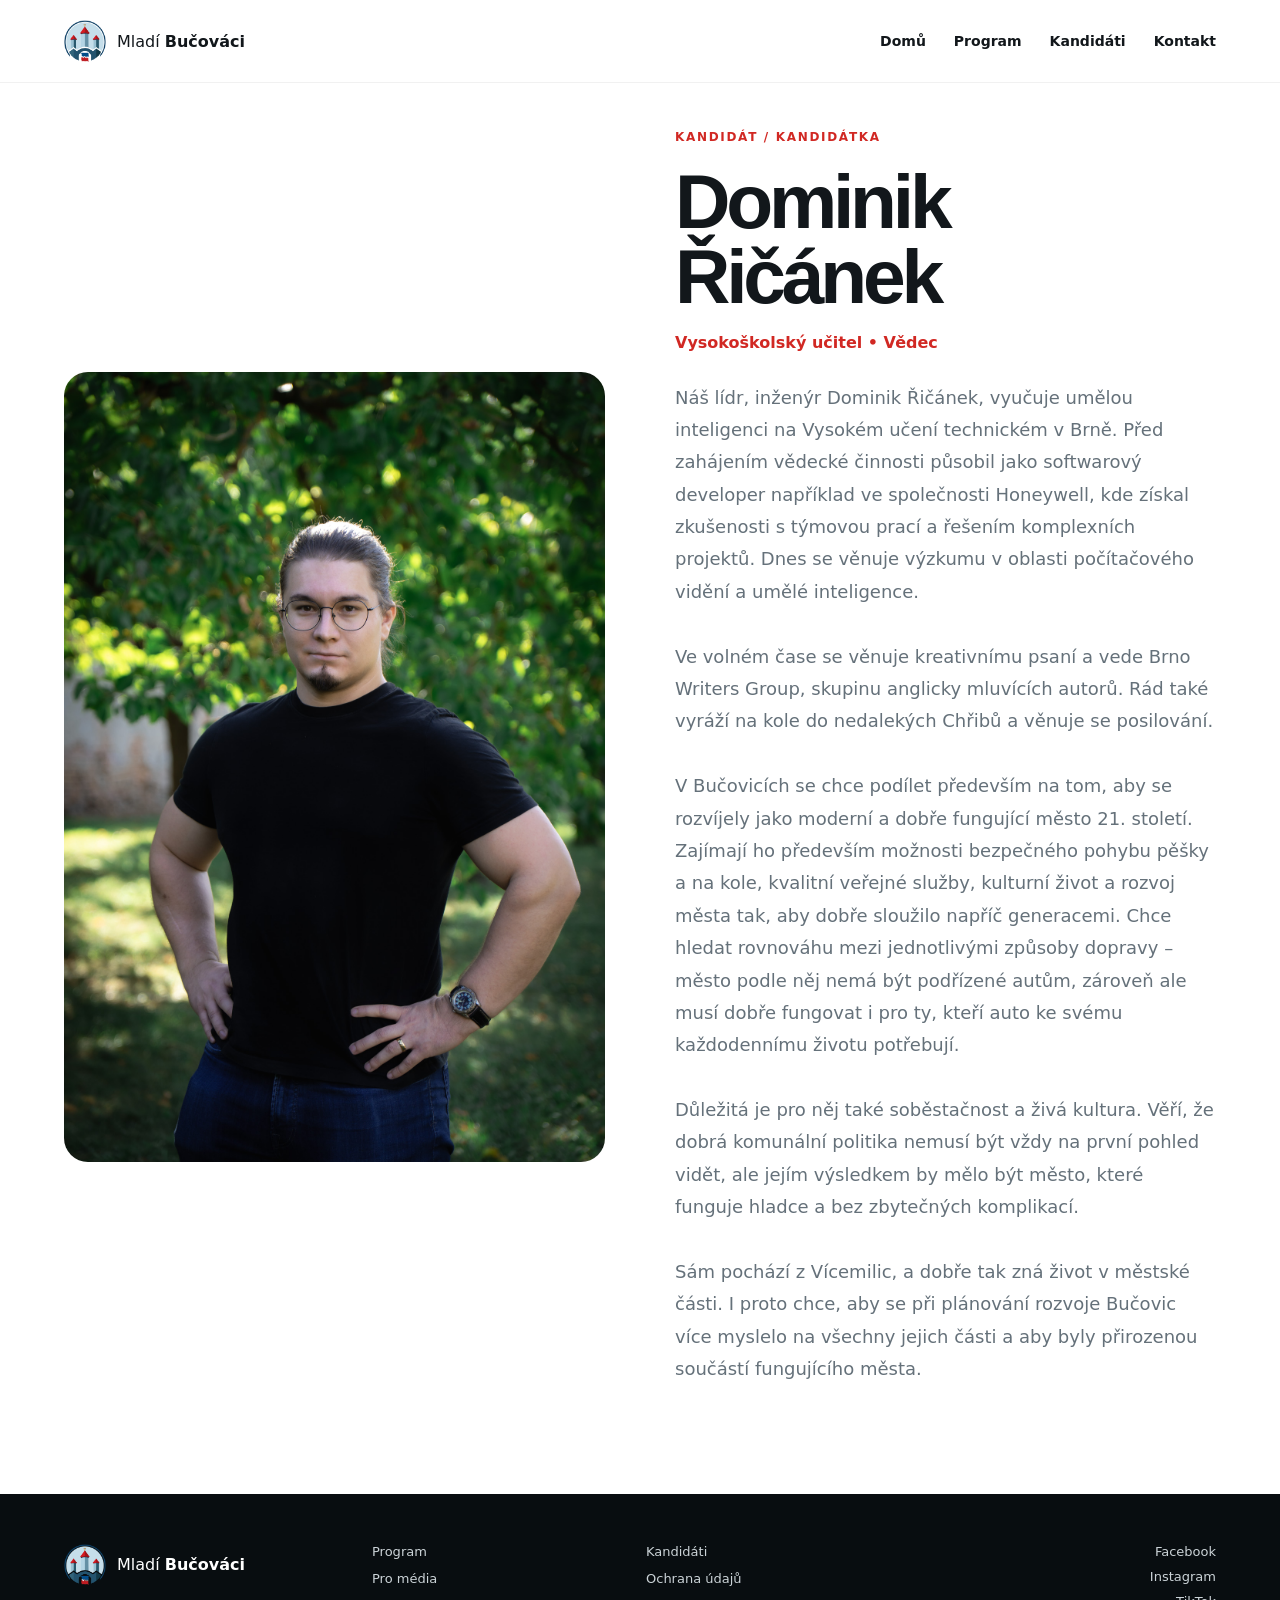
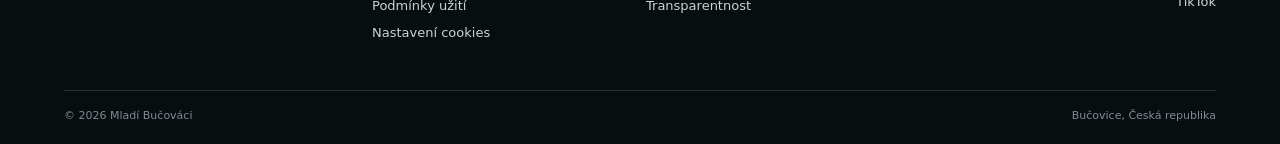
==== kandidat/index.html @ 9c44c974 "IG add" ====
<!doctype html>
<html lang="cs">
<head>
  <meta charset="utf-8">
  <meta name="viewport" content="width=device-width, initial-scale=1">
  <title>Kandidát | Mladí Bučováci</title>
  <link rel="stylesheet" href="../css/styles.css">
</head>
<body>
<header class="site-header">
  <a class="brand" href="../index.html"><img class="brand-mark" src="../assets/MB_logo.png" alt="Logo Mladých Bučováků"><span>Mladí <strong>Bučováci</strong></span></a>
  <button class="menu-toggle" aria-expanded="false" aria-controls="main-nav">Menu</button>
  <nav id="main-nav" class="main-nav" aria-label="Hlavní navigace"><a href="../index.html">Domů</a><a href="../program/index.html">Program</a><a href="../index.html#kandidati">Kandidáti</a><a href="../index.html#kontakt">Kontakt</a></nav>
</header>
<main>
  <section class="candidate-detail reveal">
    <div class="candidate-detail-grid">
      <div class="candidate-detail-photo"><img id="candidate-photo" src="../assets/candidates-placeholder.svg" alt="Fotografie kandidáta"></div>
      <div class="candidate-detail-copy"><p class="eyebrow">Kandidát / kandidátka</p><h1 id="candidate-name">Jmeno Prijmeni</h1><p id="candidate-role" class="candidate-detail-role">Profese / oblast</p><p id="candidate-bio" class="candidate-biography">Zde bude biografie kandidáta. Doplňte zkušenosti, profesní život, vztah k Bučovicím, motivaci kandidovat a konkrétní témata, kterým se chce věnovat.</p></div>
    </div>
  </section>
</main>
<footer class="site-footer">
    <div class="footer-top">
      <a class="brand footer-brand" href="#top"><img class="brand-mark" src="../assets/MB_logo.png" alt="Logo Mladých Bučováků"><span>Mladí <strong>Bučováci</strong></span></a>
      <nav class="footer-nav" aria-label="Patička">
        <a href="../program/index.html">Program</a><a href="../index.html#kandidati">Kandidáti</a>
        <a href="#media">Pro média</a><a href="#privacy">Ochrana údajů</a><a href="#terms">Podmínky užití</a>
        <a href="#transparentnost">Transparentnost</a><a href="#cookies">Nastavení cookies</a>
      </nav>
      <div class="socials" aria-label="Sociální sítě">
        <a href="https://www.facebook.com/profile.php?id=61593550298514" aria-label="Facebook">Facebook</a>
        <a href="https://www.instagram.com/mladi_bucovaci/" aria-label="Instagram">Instagram</a>
        <a href="#" aria-label="TikTok">TikTok</a>
      </div>
    </div>
    <div class="footer-bottom"><span>© 2026 Mladí Bučováci</span><span>Bučovice, Česká republika</span></div>
  </footer>
<script src="../js/main.js"></script>
<script>
const candidates = {
  "1": { name: "Dominik Řičánek", role: "Vysokoškolský učitel • Vědec", photo: "../assets/dominik_big.jpg", bio: "Náš lídr, inženýr Dominik Řičánek, vyučuje umělou inteligenci na Vysokém učení technickém v Brně. Před zahájením vědecké činnosti působil jako softwarový developer například ve společnosti Honeywell, kde získal zkušenosti s týmovou prací a řešením komplexních projektů. Dnes se věnuje výzkumu v oblasti počítačového vidění a umělé inteligence.<br><br>Ve volném čase se věnuje kreativnímu psaní a vede Brno Writers Group, skupinu anglicky mluvících autorů. Rád také vyráží na kole do nedalekých Chřibů a věnuje se posilování.<br><br>V Bučovicích se chce podílet především na tom, aby se rozvíjely jako moderní a dobře fungující město 21. století. Zajímají ho především možnosti bezpečného pohybu pěšky a na kole, kvalitní veřejné služby, kulturní život a rozvoj města tak, aby dobře sloužilo napříč generacemi. Chce hledat rovnováhu mezi jednotlivými způsoby dopravy – město podle něj nemá být podřízené autům, zároveň ale musí dobře fungovat i pro ty, kteří auto ke svému každodennímu životu potřebují.<br><br>Důležitá je pro něj také soběstačnost a živá kultura. Věří, že dobrá komunální politika nemusí být vždy na první pohled vidět, ale jejím výsledkem by mělo být město, které funguje hladce a bez zbytečných komplikací.<br><br>Sám pochází z Vícemilic, a dobře tak zná život v městské části. I proto chce, aby se při plánování rozvoje Bučovic více myslelo na všechny jejich části a aby byly přirozenou součástí fungujícího města." },
  "2": { name: "Ivana Oliva Koudelková", role: "Statik", photo: "../assets/ivca_big.jpg", bio: "Ivana Oliva Koudelková celý život žije v Bučovicích. Je matkou tří dětí a péči o rodinu spojuje s podnikáním v oboru stavebního inženýrství. Díky tomu se na rozvoj města dívá jak z pohledu rodiče a obyvatele, tak z pohledu člověka, který se profesně pohybuje ve stavebnictví.<br><br>V Bučovicích se chce podílet především na tom, aby město lépe pracovalo s rozvojem nových lokalit a vytvářelo vstřícnější podmínky pro mladé stavebníky. Zajímají ji také témata, která mají přímý dopad na každodenní život ve městě – od podpory drobných podnikatelů a služeb až po podobu a kvalitu veřejných prostranství.<br><br>Za důležité považuje vytvářet v Bučovicích podmínky, díky kterým bude město atraktivní nejen pro stávající obyvatele, ale i pro mladé rodiny, které zde chtějí žít a stavět. Podporovat chce proto například rozvoj drobného podnikání a služeb, jako jsou kavárny, a zároveň maximální ozelenění veřejných prostranství. Cílem je, aby se Bučovice rozvíjely jako příjemné město pro život, ve kterém je prostor jak pro rodiny, tak pro podnikání a kvalitní veřejný prostor." },
  "3": { name: "Tomáš Masař", role: "Zaměstnanec SAKO", photo: "../assets/tom_big.jpg", bio: "Tomáš Masař celý život žije v Bučovicích. Pracuje ve společnosti SAKO Brno, díky čemuž má blízko k odpadovému hospodářství. Zkušenosti má také s podnikáním a dopravou, tedy oblastmi, které mají přímý dopad na každodenní fungování města.<br><br>Dlouhodobě se zajímá o dění v Bučovicích, hospodaření města a rozhodnutí, která ovlivňují jeho další rozvoj. V zastupitelstvu chce především posílit hlas mladší generace a přispět k tomu, aby město komunikovalo se svými obyvateli otevřeněji, srozumitelněji a včas.<br><br>Jeho hlavními tématy jsou kultura a odpadové hospodářství. Chce podpořit pestřejší kulturní život v Bučovicích a zároveň přinášet praktické podněty pro efektivnější a hospodárnější nakládání s odpady. Věnovat se chce také rozvoji sportu, volnočasových aktivit a veřejných prostor tak, aby město nabízelo více možností pro aktivní život a příjemné trávení volného času." },
  "4": { name: "Vojtěch Koudelka", role: "Stavební manažer • Urbanista", photo: "../assets/vojta_big.jpg", bio: "Vojtěch se profesně pohybuje ve stavebnictví. Je vystudovaný architekt a stavař. To první se zaměřením na urbanismus, to druhé na ekonomii. Pracuje jako stavební manažer na jednom z největších projektů ČR a věnuje i projekci.<br><br>V Bučovicích se chce podílet především na tom, jak se město rozvíjí a jak tento rozvoj plánovat dlouhodobě a hospodárně. Zajímají ho témata územního plánování, nové výstavby, dopravní a technické infrastruktury, veřejného prostoru i spolupráce města se soukromými investory.<br><br>Jeho cíle jsou spíše dlouhodobého rázu. Ikdyž vidí, že ze strany města je snaha bydlení vytvářet, ví, že to jde dělat lépe. Ví, že lidé by chtěli začít stavět ale nemají kde. Proto chce vytvořit místni podmínky takové, aby pro lidi vznikaly nové stavební pozemky. Kromě malých stavebníků myslí i na větší investory, kteří v našem městě nemají dostatečně predikovatelná pravidla. Vidí potenciál v možném přilivu kapitálu pro obec, díky kterému bude možno realizovat projekty veřejné vybavenosti, jako například tolik žádaná sportovní hala. Aby tohle všechno mělo řád a pravidla, je k tomu skvělým poradním nástrojem stavební komise, jejíž založení je dalším z hlavních cílů kandidáta." },
  "5": { name: "Martin Lutišan", role: "Specialista v oblasti tool-managementu", photo: "../assets/martin_big.jpeg", bio: "Martin Lutišan profesně působí v oblasti tool managementu. Ve volném čase se věnuje sportu a aktivně sleduje kulturní dění. Záleží mu na tom, jak se Bučovice rozvíjejí a aby byly dobrým místem pro život pro všechny generace.<br><br>V zastupitelstvu chce využít především svůj přístup, energii a chuť podílet se na dění ve městě. Za důležitý považuje rozumný a odpovědný rozvoj Bučovic, který bude vycházet z reálných potřeb jejich obyvatel a zároveň bude myslet na budoucnost města.<br><br>Jeho cílem je přispět k tomu, aby se Bučovice posouvaly dopředu, ale zároveň si zachovaly svůj charakter a byly místem, kde se dobře žije lidem napříč generacemi." },
  "6": { name: "Marie Holíčková", role: "Studentka", photo: "../assets/marie_big.jpg", bio: "Marie Holíčková je studentkou Veterinární univerzity. Ve volném čase ráda sportuje a vyráží do přírody. Právě pohyb a čas strávený venku pro ni představují důležitý způsob odpočinku a načerpání energie. Zároveň díky tomu vnímá, jak významnou roli mají zelené plochy a možnosti aktivního trávení volného času pro zdraví a kvalitu života ve městě.<br><br>V Bučovicích se chce podílet především na tom, aby město nabízelo příjemné prostředí pro život napříč generacemi. Zajímají ji témata městské zeleně, šetrného veřejného osvětlení, sportu a možností aktivního trávení volného času. Za důležité považuje také rozvoj a modernizaci knihovny tak, aby nebyla jen místem pro půjčování knih, ale prostorem, kde se mohou lidé všech generací vzdělávat, setkávat a dále rozvíjet.<br><br>Jedním z jejích hlavních cílů je také posílit hlas mladé generace v městském zastupitelstvu. Mladí lidé podle ní mají k fungování města co říct, protože právě oni dnes řeší témata, která budou výrazně ovlivňovat jejich budoucnost – od dostupného bydlení a udržitelnosti až po možnosti aktivního života a podmínky pro zakládání rodin. Do komunální politiky chce přinést energii, nové pohledy a chuť podílet se na tom, aby se Bučovice dál rozvíjely." },
  "7": { name: "Karel Kučera", role: "Zvukař", photo: "../assets/karel_big.jpg", bio: "Na Karlovu biografii zatím čekáme :P" },

};
const id = new URLSearchParams(location.search).get('kandidat') || '1';
const candidate = candidates[id] || candidates['1'];
document.querySelector('#candidate-name').textContent = candidate.name;
document.querySelector('#candidate-role').textContent = candidate.role;
document.querySelector('#candidate-bio').innerHTML = candidate.bio;
document.querySelector('#candidate-photo').src = candidate.photo;
document.querySelector('#candidate-photo').alt = 'Fotografie kandidáta: ' + candidate.name;
document.title = candidate.name + ' | Mladí Bučováci';
</script>
</body></html>
---- css/styles.css ----
/* =========================================================
   Mladí Bučováci — hlavní styly
   ========================================================= */

:root {
  --red: #D12823;
  --blue: #76B0D8;
  --white: #FFFFFF;
  --ink: #12171B;
  --muted: #65717A;
  --light-bg: #F7FAFC;
  --dark-bg: #080D10;
  --dark-panel: #172126;
  --line: rgba(18, 23, 27, 0.12);
  --radius: 24px;
  --content-width: 1240px;
}

* { box-sizing: border-box; }
html { scroll-behavior: smooth; }
body {
  margin: 0;
  color: var(--ink);
  background: var(--white);
  font-family: "DM Sans", system-ui, sans-serif;
  overflow-x: hidden;
}
a { color: inherit; text-decoration: none; transition: color .25s ease, transform .25s ease, background-color .25s ease, border-color .25s ease, box-shadow .25s ease; }
a:hover { color: var(--red); }
img { display: block; max-width: 100%; }
button, input, textarea { font: inherit; }

/* ---------- Typografie ---------- */
h1, h2, h3 { margin: 0; font-family: "Space Grotesk", sans-serif; line-height: .98; }
h1 { font-size: clamp(52px, 8vw, 112px); letter-spacing: -.055em; }
h2 { font-size: clamp(44px, 6vw, 82px); letter-spacing: -.05em; }
h1 span, h2 span { color: var(--blue); }
.eyebrow { margin: 0 0 20px; color: var(--red); font-size: 12px; font-weight: 700; letter-spacing: .14em; text-transform: uppercase; }

/* ---------- Hlavička a logo ---------- */
.site-header {
  position: fixed; z-index: 20; inset: 0 0 auto;
  display: flex; align-items: center; justify-content: space-between;
  padding: 20px 5vw; background: rgba(255,255,255,.88);
  backdrop-filter: blur(14px); border-bottom: 1px solid rgba(18,23,27,.06);
}
.brand { display: flex; align-items: center; gap: 11px; color: var(--ink); font-weight: 500; }
.brand:hover { color: var(--ink); } /* brand se při hoveru nepřebarvuje */
.brand-mark { width: 42px; height: 42px; flex: 0 0 42px; object-fit: contain; }
/* Nahraďte assets/logo-placeholder.svg skutečným logem. */
.main-nav { display: flex; gap: 28px; font-size: 14px; font-weight: 700; }
.main-nav a:hover { transform: translateY(-2px); }
.menu-toggle { display: none; border: 0; background: transparent; font-weight: 700; cursor: pointer; }

/* ---------- Společné sekce ---------- */
.full-section { position: relative; min-height: 100svh; display: flex; align-items: center; padding: 110px 5vw; }
.section-inner { width: 100%; max-width: var(--content-width); margin: 0 auto; }
.section-heading { margin-bottom: 50px; }

/* ---------- Hero ---------- */
.hero { isolation: isolate; overflow: hidden; color: var(--white); }
/* .hero-photo{position:absolute;inset:0;background:linear-gradient(115deg,#17232b,#52798f 45%,#b8d4e5);background-image:url("../assets/main_page_logo.jpg");background-size:cover;background-position:center;z-index:-2} */
.hero-photo {
  position: absolute; z-index: -2; inset: 0;
  background: linear-gradient(115deg,#17232B,#52798F 45%,#B8D4E5);
  background-image: url("../assets/main_page_logo.jpg");
  background-size: cover; background-position: center;
}
.hero-overlay { position: absolute; z-index: -1; inset: 0; background: linear-gradient(90deg,rgba(10,17,21,.78),rgba(10,17,21,.28)); }
.hero-content { max-width: 760px; }
.hero .eyebrow { color: var(--blue); }
.hero-lead { max-width: 610px; margin: 28px 0 34px; font-size: clamp(17px,2vw,21px); line-height: 1.5; }
.hero-actions { display: flex; align-items: center; gap: 26px; }
.scroll-cue { position: absolute; right: 5vw; bottom: 30px; font-size: 12px; letter-spacing: .12em; text-transform: uppercase; opacity: .75; }

/* ---------- Tlačítka ---------- */
.btn { display: inline-flex; align-items: center; justify-content: center; padding: 15px 22px; border: 0; border-radius: 999px; font-weight: 700; cursor: pointer; }
.btn-primary { color: var(--white); background: var(--red); }
.btn-primary:hover { color: var(--white); background: #A91E1A; transform: translateY(-3px); box-shadow: 0 12px 30px rgba(209,40,35,.25); }
.text-link { font-weight: 700; }

/* ---------- Program cards ---------- */
.program { background: var(--light-bg); }
.program-grid { display: grid; grid-template-columns: repeat(4,1fr); gap: 16px; }
.program-card { display: block; min-height: 245px; padding: 28px; color: var(--ink); background: var(--white); border: 1px solid var(--line); border-radius: var(--radius); }
.program-card:hover { color: var(--ink); transform: translateY(-8px); border-color: var(--blue); box-shadow: 0 20px 50px rgba(25,45,60,.1); }
.program-card > span { color: var(--red); font-family: "Space Grotesk", sans-serif; font-weight: 700; }
.program-card h3 { margin: 45px 0 12px; font-size: 25px; }
.program-card p { margin: 0; color: var(--muted); line-height: 1.6; }

/* ---------- Kandidáti ---------- */
.candidates { background: var(--blue); }
.candidates .eyebrow { color: var(--red); }
.candidate-grid { display: grid; grid-template-columns: repeat(4,1fr); gap: 16px; }
.candidate-card { display: block; overflow: hidden; color: var(--ink); background: var(--white); border-radius: var(--radius); }
.candidate-card:hover { color: var(--ink); transform: translateY(-8px); }

/*
   .portrait je připravený pro skutečnou fotografii.
   Stačí ponechat <img> uvnitř a nahradit src skutečným souborem.
*/
.portrait { position: relative; height: 290px; display: flex; align-items: center; justify-content: center; overflow: hidden; background: #DBEAF4; color: #6D8CA0; }
.portrait img { width: 100%; height: 100%; object-fit: cover; }
.candidate-card > div:last-child { padding: 20px 22px; }
.candidate-card h3 { margin-bottom: 7px; font-size: 22px; }
.candidate-card p { margin: 0; color: var(--muted); line-height: 1.6; }
.edit-note { margin-top: 18px; font-size: 12px; opacity: .7; }

/* ---------- Kontakt ---------- */
.contact { padding: 120px 5vw; color: var(--white); background: #10171B; }
.contact .eyebrow { color: var(--blue); }
.contact-layout { display: grid; grid-template-columns: 1fr 1fr; gap: 90px; align-items: start; }
.contact-layout > div > p { max-width: 450px; margin-top: 25px; color: #B7C2C8; line-height: 1.6; }
.contact-form { display: grid; gap: 18px; }
.contact-form label { display: grid; gap: 8px; font-size: 13px; font-weight: 700; }
.contact-form input:not([type="checkbox"]), .contact-form textarea { width: 100%; padding: 15px 16px; color: var(--white); background: var(--dark-panel); border: 1px solid #39464D; border-radius: 14px; outline: none; }
.contact-form input:focus, .contact-form textarea:focus { border-color: var(--blue); }
.checkbox { display: flex !important; flex-direction: row; align-items: flex-start; color: #B7C2C8; font-weight: 400 !important; }
.checkbox input { margin-top: 3px; }
.form-status { min-height: 20px; margin: 0; color: var(--blue); font-size: 13px; }

/* ---------- Detail programu ---------- */
.detail-page { padding-top: 130px; }
.detail-hero { min-height: 55svh; display: flex; align-items: center; padding: 120px 5vw; color: var(--white); background: linear-gradient(120deg,#10171B,#263D4A); }
.detail-content { max-width: var(--content-width); width: 100%; margin: 0 auto; }
.program-detail { padding: 100px 5vw; }
.program-detail-grid { display: grid; grid-template-columns: 1fr 2fr; gap: 70px; max-width: var(--content-width); margin: 0 auto; }
.program-topic { padding: 34px 0; border-top: 1px solid var(--line); }
.program-topic:first-child { padding-top: 0; border-top: 0; }
.program-topic h2 { margin-bottom: 18px; font-size: clamp(30px,4vw,48px); }
.program-topic p, .program-topic li { color: var(--muted); line-height: 1.75; }
.program-topic ul { padding-left: 20px; }

/* ---------- Detail kandidáta ---------- */
.candidate-detail { min-height: 100svh; display: flex; align-items: center; padding: 130px 5vw 90px; }
.candidate-detail-grid { display: grid; grid-template-columns: 1fr 1fr; gap: 70px; align-items: center; max-width: var(--content-width); width: 100%; margin: 0 auto; }
.candidate-detail-photo { min-height: 650px; display: flex; align-items: center; justify-content: center; overflow: hidden; background: #DBEAF4; border-radius: var(--radius); }
.candidate-detail-photo img { width: 100%; height: 100%; min-height: 650px; object-fit: cover; }
.candidate-detail-copy h1 { margin-bottom: 18px; font-size: clamp(48px,6vw,82px); }
.candidate-detail-role { margin: 0 0 30px; color: var(--red); font-weight: 700; }
.candidate-biography { max-width: 620px; color: var(--muted); font-size: 18px; line-height: 1.8; }

/* ---------- Patička ---------- */
.site-footer { padding: 50px 5vw 22px; color: #CBD3D7; background: var(--dark-bg); }
.footer-top { display: grid; grid-template-columns: 1fr 2fr 1fr; gap: 40px; align-items: start; max-width: var(--content-width); margin: 0 auto; }
.footer-brand { color: var(--white); }
.footer-brand:hover { color: var(--white); }
.footer-nav { display: grid; grid-template-columns: repeat(2,1fr); gap: 12px; font-size: 13px; }
.socials { display: flex; flex-direction: column; align-items: flex-end; gap: 10px; font-size: 13px; }
.footer-bottom { display: flex; justify-content: space-between; max-width: var(--content-width); margin: 50px auto 0; padding-top: 18px; color: #7F8C93; border-top: 1px solid #273238; font-size: 11px; }

/* ---------- Scroll animace ---------- */
.reveal { opacity: 0; transform: translateY(50px); transition: opacity .8s ease, transform .8s cubic-bezier(.2,.7,.2,1); }
.reveal.is-visible { opacity: 1; transform: none; }

/* ---------- Responzivita ---------- */
@media (max-width: 900px) {
  .main-nav { display: none; }
  .menu-toggle { display: block; }
  .main-nav.open { position: absolute; top: 78px; right: 5vw; display: flex; flex-direction: column; padding: 20px; background: var(--white); border-radius: 18px; box-shadow: 0 15px 40px rgba(0,0,0,.12); }
  .program-grid, .candidate-grid { grid-template-columns: 1fr 1fr; }
  .contact-layout, .candidate-detail-grid, .program-detail-grid { grid-template-columns: 1fr; }
  .footer-top { grid-template-columns: 1fr; }
  .socials { align-items: flex-start; }
  .candidate-detail-photo, .candidate-detail-photo img { min-height: 520px; }
  .full-section { padding-top: 130px; }
}

@media (max-width: 600px) {
  .site-header { padding: 16px 5vw; }
  .brand-mark { width: 36px; height: 36px; flex-basis: 36px; }
  .program-grid, .candidate-grid { grid-template-columns: 1fr; }
  .hero-actions { align-items: flex-start; flex-direction: column; gap: 18px; }
  .hero { min-height: 100svh; }
  .footer-nav { grid-template-columns: 1fr; }
  .footer-bottom { flex-direction: column; gap: 8px; }
  .candidate-detail { padding-top: 120px; }
  .candidate-detail-photo, .candidate-detail-photo img { min-height: 420px; }
}

@media (prefers-reduced-motion: reduce) {
  html { scroll-behavior: auto; }
  .reveal, .reveal.is-visible, .program-card, .candidate-card, .btn { transform: none; transition: none; }
}
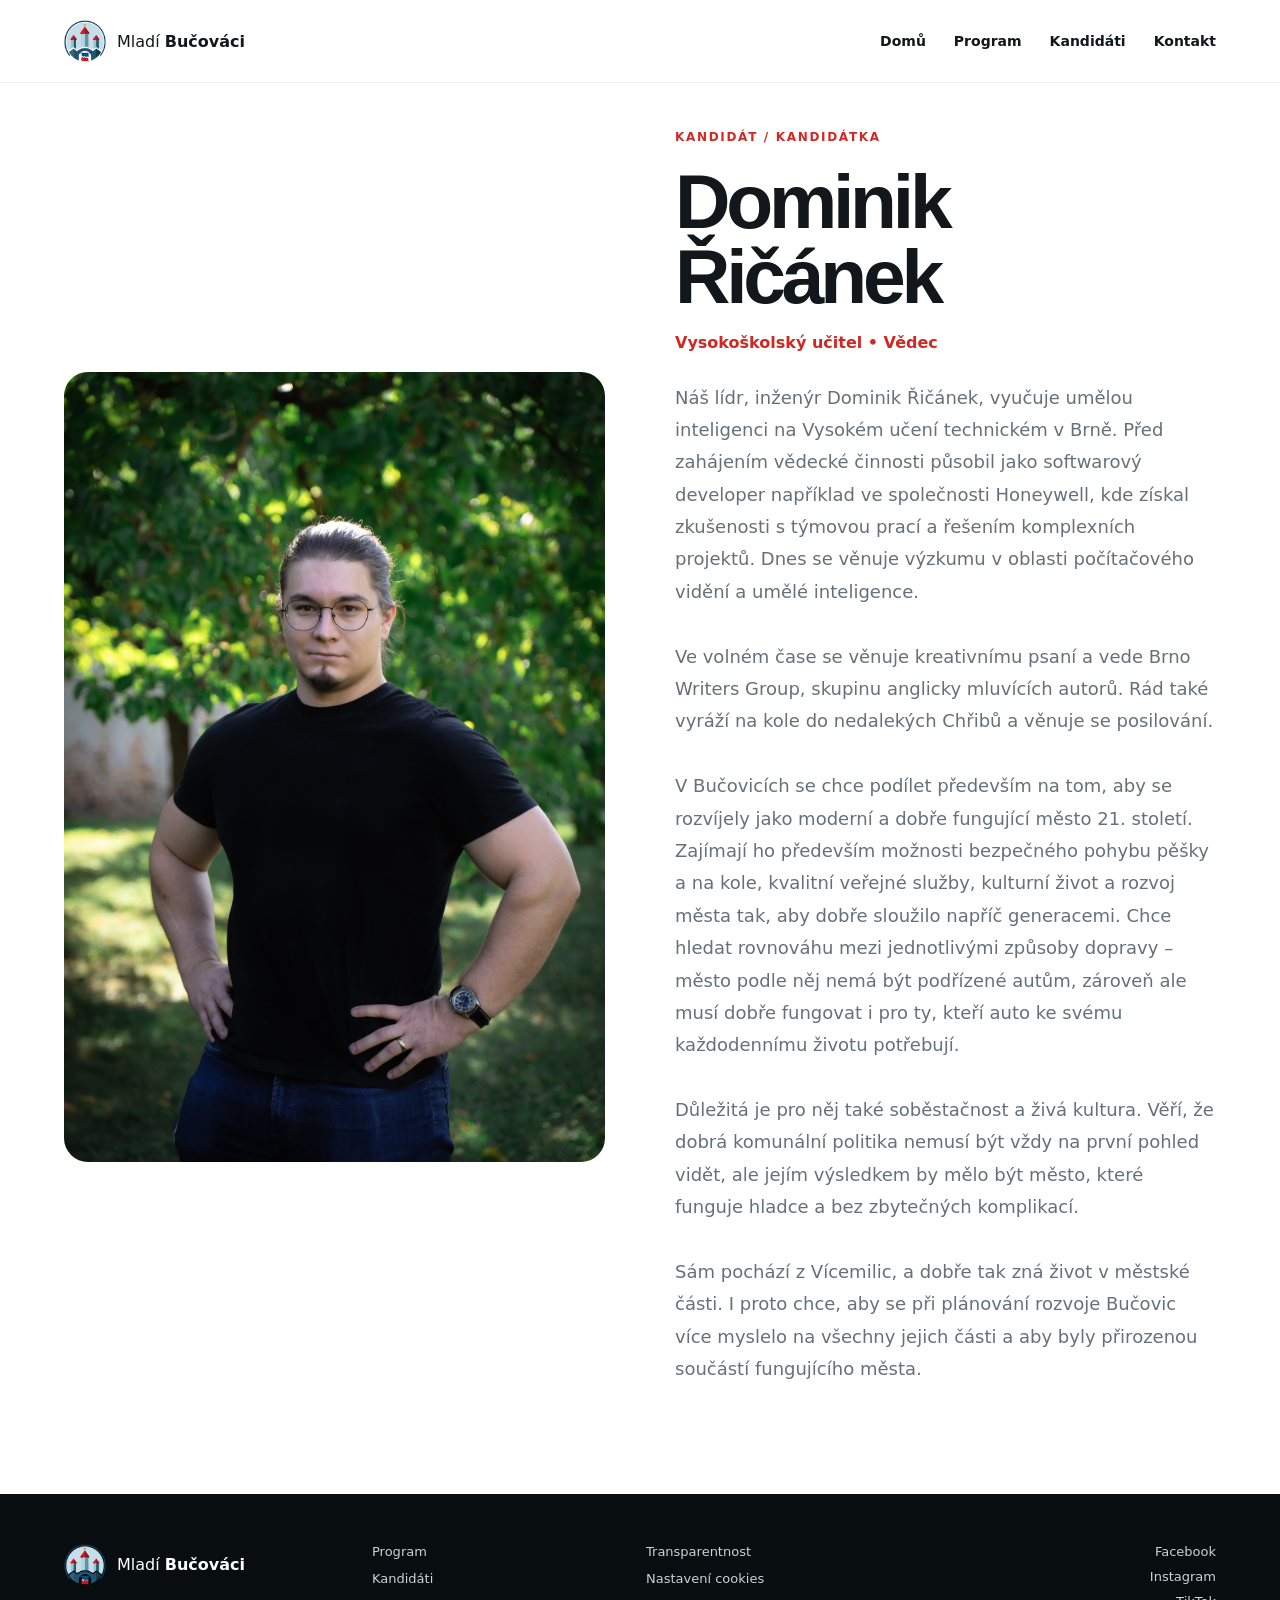
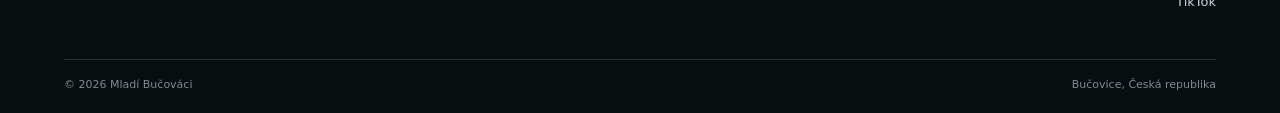
==== commit 416e9b03: "transparency add" ====
--- a/kandidat/index.html
+++ b/kandidat/index.html
@@ -24,9 +24,10 @@
     <div class="footer-top">
       <a class="brand footer-brand" href="#top"><img class="brand-mark" src="../assets/MB_logo.png" alt="Logo Mladých Bučováků"><span>Mladí <strong>Bučováci</strong></span></a>
       <nav class="footer-nav" aria-label="Patička">
-        <a href="../program/index.html">Program</a><a href="../index.html#kandidati">Kandidáti</a>
-        <a href="#media">Pro média</a><a href="#privacy">Ochrana údajů</a><a href="#terms">Podmínky užití</a>
-        <a href="#transparentnost">Transparentnost</a><a href="#cookies">Nastavení cookies</a>
+        <a href="program/index.html">Program</a>
+        <a href="transparency/index.html">Transparentnost</a>
+        <a href="../index.html#kandidati">Kandidáti</a>
+        <a href="#cookies">Nastavení cookies</a>
       </nav>
       <div class="socials" aria-label="Sociální sítě">
         <a href="https://www.facebook.com/profile.php?id=61593550298514" aria-label="Facebook">Facebook</a>
@@ -42,10 +43,10 @@
   "1": { name: "Dominik Řičánek", role: "Vysokoškolský učitel • Vědec", photo: "../assets/dominik_big.jpg", bio: "Náš lídr, inženýr Dominik Řičánek, vyučuje umělou inteligenci na Vysokém učení technickém v Brně. Před zahájením vědecké činnosti působil jako softwarový developer například ve společnosti Honeywell, kde získal zkušenosti s týmovou prací a řešením komplexních projektů. Dnes se věnuje výzkumu v oblasti počítačového vidění a umělé inteligence.<br><br>Ve volném čase se věnuje kreativnímu psaní a vede Brno Writers Group, skupinu anglicky mluvících autorů. Rád také vyráží na kole do nedalekých Chřibů a věnuje se posilování.<br><br>V Bučovicích se chce podílet především na tom, aby se rozvíjely jako moderní a dobře fungující město 21. století. Zajímají ho především možnosti bezpečného pohybu pěšky a na kole, kvalitní veřejné služby, kulturní život a rozvoj města tak, aby dobře sloužilo napříč generacemi. Chce hledat rovnováhu mezi jednotlivými způsoby dopravy – město podle něj nemá být podřízené autům, zároveň ale musí dobře fungovat i pro ty, kteří auto ke svému každodennímu životu potřebují.<br><br>Důležitá je pro něj také soběstačnost a živá kultura. Věří, že dobrá komunální politika nemusí být vždy na první pohled vidět, ale jejím výsledkem by mělo být město, které funguje hladce a bez zbytečných komplikací.<br><br>Sám pochází z Vícemilic, a dobře tak zná život v městské části. I proto chce, aby se při plánování rozvoje Bučovic více myslelo na všechny jejich části a aby byly přirozenou součástí fungujícího města." },
   "2": { name: "Ivana Oliva Koudelková", role: "Statik", photo: "../assets/ivca_big.jpg", bio: "Ivana Oliva Koudelková celý život žije v Bučovicích. Je matkou tří dětí a péči o rodinu spojuje s podnikáním v oboru stavebního inženýrství. Díky tomu se na rozvoj města dívá jak z pohledu rodiče a obyvatele, tak z pohledu člověka, který se profesně pohybuje ve stavebnictví.<br><br>V Bučovicích se chce podílet především na tom, aby město lépe pracovalo s rozvojem nových lokalit a vytvářelo vstřícnější podmínky pro mladé stavebníky. Zajímají ji také témata, která mají přímý dopad na každodenní život ve městě – od podpory drobných podnikatelů a služeb až po podobu a kvalitu veřejných prostranství.<br><br>Za důležité považuje vytvářet v Bučovicích podmínky, díky kterým bude město atraktivní nejen pro stávající obyvatele, ale i pro mladé rodiny, které zde chtějí žít a stavět. Podporovat chce proto například rozvoj drobného podnikání a služeb, jako jsou kavárny, a zároveň maximální ozelenění veřejných prostranství. Cílem je, aby se Bučovice rozvíjely jako příjemné město pro život, ve kterém je prostor jak pro rodiny, tak pro podnikání a kvalitní veřejný prostor." },
   "3": { name: "Tomáš Masař", role: "Zaměstnanec SAKO", photo: "../assets/tom_big.jpg", bio: "Tomáš Masař celý život žije v Bučovicích. Pracuje ve společnosti SAKO Brno, díky čemuž má blízko k odpadovému hospodářství. Zkušenosti má také s podnikáním a dopravou, tedy oblastmi, které mají přímý dopad na každodenní fungování města.<br><br>Dlouhodobě se zajímá o dění v Bučovicích, hospodaření města a rozhodnutí, která ovlivňují jeho další rozvoj. V zastupitelstvu chce především posílit hlas mladší generace a přispět k tomu, aby město komunikovalo se svými obyvateli otevřeněji, srozumitelněji a včas.<br><br>Jeho hlavními tématy jsou kultura a odpadové hospodářství. Chce podpořit pestřejší kulturní život v Bučovicích a zároveň přinášet praktické podněty pro efektivnější a hospodárnější nakládání s odpady. Věnovat se chce také rozvoji sportu, volnočasových aktivit a veřejných prostor tak, aby město nabízelo více možností pro aktivní život a příjemné trávení volného času." },
-  "4": { name: "Vojtěch Koudelka", role: "Stavební manažer • Urbanista", photo: "../assets/vojta_big.jpg", bio: "Vojtěch se profesně pohybuje ve stavebnictví. Je vystudovaný architekt a stavař. To první se zaměřením na urbanismus, to druhé na ekonomii. Pracuje jako stavební manažer na jednom z největších projektů ČR a věnuje i projekci.<br><br>V Bučovicích se chce podílet především na tom, jak se město rozvíjí a jak tento rozvoj plánovat dlouhodobě a hospodárně. Zajímají ho témata územního plánování, nové výstavby, dopravní a technické infrastruktury, veřejného prostoru i spolupráce města se soukromými investory.<br><br>Jeho cíle jsou spíše dlouhodobého rázu. Ikdyž vidí, že ze strany města je snaha bydlení vytvářet, ví, že to jde dělat lépe. Ví, že lidé by chtěli začít stavět ale nemají kde. Proto chce vytvořit místni podmínky takové, aby pro lidi vznikaly nové stavební pozemky. Kromě malých stavebníků myslí i na větší investory, kteří v našem městě nemají dostatečně predikovatelná pravidla. Vidí potenciál v možném přilivu kapitálu pro obec, díky kterému bude možno realizovat projekty veřejné vybavenosti, jako například tolik žádaná sportovní hala. Aby tohle všechno mělo řád a pravidla, je k tomu skvělým poradním nástrojem stavební komise, jejíž založení je dalším z hlavních cílů kandidáta." },
-  "5": { name: "Martin Lutišan", role: "Specialista v oblasti tool-managementu", photo: "../assets/martin_big.jpeg", bio: "Martin Lutišan profesně působí v oblasti tool managementu. Ve volném čase se věnuje sportu a aktivně sleduje kulturní dění. Záleží mu na tom, jak se Bučovice rozvíjejí a aby byly dobrým místem pro život pro všechny generace.<br><br>V zastupitelstvu chce využít především svůj přístup, energii a chuť podílet se na dění ve městě. Za důležitý považuje rozumný a odpovědný rozvoj Bučovic, který bude vycházet z reálných potřeb jejich obyvatel a zároveň bude myslet na budoucnost města.<br><br>Jeho cílem je přispět k tomu, aby se Bučovice posouvaly dopředu, ale zároveň si zachovaly svůj charakter a byly místem, kde se dobře žije lidem napříč generacemi." },
-  "6": { name: "Marie Holíčková", role: "Studentka", photo: "../assets/marie_big.jpg", bio: "Marie Holíčková je studentkou Veterinární univerzity. Ve volném čase ráda sportuje a vyráží do přírody. Právě pohyb a čas strávený venku pro ni představují důležitý způsob odpočinku a načerpání energie. Zároveň díky tomu vnímá, jak významnou roli mají zelené plochy a možnosti aktivního trávení volného času pro zdraví a kvalitu života ve městě.<br><br>V Bučovicích se chce podílet především na tom, aby město nabízelo příjemné prostředí pro život napříč generacemi. Zajímají ji témata městské zeleně, šetrného veřejného osvětlení, sportu a možností aktivního trávení volného času. Za důležité považuje také rozvoj a modernizaci knihovny tak, aby nebyla jen místem pro půjčování knih, ale prostorem, kde se mohou lidé všech generací vzdělávat, setkávat a dále rozvíjet.<br><br>Jedním z jejích hlavních cílů je také posílit hlas mladé generace v městském zastupitelstvu. Mladí lidé podle ní mají k fungování města co říct, protože právě oni dnes řeší témata, která budou výrazně ovlivňovat jejich budoucnost – od dostupného bydlení a udržitelnosti až po možnosti aktivního života a podmínky pro zakládání rodin. Do komunální politiky chce přinést energii, nové pohledy a chuť podílet se na tom, aby se Bučovice dál rozvíjely." },
-  "7": { name: "Karel Kučera", role: "Zvukař", photo: "../assets/karel_big.jpg", bio: "Na Karlovu biografii zatím čekáme :P" },
+  "4": { name: "Vojtěch Koudelka", role: "Stavební manažer • Urbanista", photo: "../assets/vojta_big.jpg", bio: "Vojtěch se profesně pohybuje ve stavebnictví. Je vystudovaný architekt a stavař. To první se zaměřením na urbanismus, to druhé na ekonomii. Pracuje jako stavební manažer na jednom z největších projektů ČR a věnuje se i projekci.<br><br>V Bučovicích se chce podílet především na tom, jak se město rozvíjí a jak tento rozvoj plánovat dlouhodobě a hospodárně. Zajímají ho témata územního plánování, nové výstavby, dopravní a technické infrastruktury, veřejného prostoru i spolupráce města se soukromými investory.<br><br>Jeho cíle jsou spíše dlouhodobého rázu. Ikdyž vidí, že ze strany města je snaha bydlení vytvářet, ví, že to jde dělat lépe. Ví, že lidé by chtěli začít stavět ale nemají kde. Proto chce vytvořit místni podmínky takové, aby pro lidi vznikaly nové stavební pozemky. Kromě malých stavebníků myslí i na větší investory, kteří v našem městě nemají dostatečně predikovatelná pravidla. Vidí potenciál v možném přilivu kapitálu pro obec, díky kterému bude možno realizovat projekty veřejné vybavenosti, jako například tolik žádaná sportovní hala. Aby tohle všechno mělo řád a pravidla, je k tomu skvělým poradním nástrojem stavební komise, jejíž založení je dalším z hlavních cílů kandidáta." },
+  "5": { name: "Martin Lutišan", role: "Specialista v oblasti tool-managementu", photo: "../assets/martin_big2.png", bio: "Martin Lutišan profesně působí v oblasti tool managementu. Ve volném čase se věnuje sportu a aktivně sleduje kulturní dění. Záleží mu na tom, jak se Bučovice rozvíjejí a aby byly dobrým místem pro život pro všechny generace.<br><br>V zastupitelstvu chce využít především svůj přístup, energii a chuť podílet se na dění ve městě. Za důležitý považuje rozumný a odpovědný rozvoj Bučovic, který bude vycházet z reálných potřeb jejich obyvatel a zároveň bude myslet na budoucnost města.<br><br>Jeho cílem je přispět k tomu, aby se Bučovice posouvaly dopředu, ale zároveň si zachovaly svůj charakter a byly místem, kde se dobře žije lidem napříč generacemi." },
+  "6": { name: "Marie Holíčková", role: "Studentka veteriny", photo: "../assets/marie_big.jpg", bio: "Marie Holíčková je studentkou Veterinární univerzity. Ve volném čase ráda sportuje a vyráží do přírody. Právě pohyb a čas strávený venku pro ni představují důležitý způsob odpočinku a načerpání energie. Zároveň díky tomu vnímá, jak významnou roli mají zelené plochy a možnosti aktivního trávení volného času pro zdraví a kvalitu života ve městě.<br><br>V Bučovicích se chce podílet především na tom, aby město nabízelo příjemné prostředí pro život napříč generacemi. Zajímají ji témata městské zeleně, šetrného veřejného osvětlení, sportu a možností aktivního trávení volného času. Za důležité považuje také rozvoj a modernizaci knihovny tak, aby nebyla jen místem pro půjčování knih, ale prostorem, kde se mohou lidé všech generací vzdělávat, setkávat a dále rozvíjet.<br><br>Jedním z jejích hlavních cílů je také posílit hlas mladé generace v městském zastupitelstvu. Mladí lidé podle ní mají k fungování města co říct, protože právě oni dnes řeší témata, která budou výrazně ovlivňovat jejich budoucnost – od dostupného bydlení a udržitelnosti až po možnosti aktivního života a podmínky pro zakládání rodin. Do komunální politiky chce přinést energii, nové pohledy a chuť podílet se na tom, aby se Bučovice dál rozvíjely." },
+  "7": { name: "Karel Kučera", role: "Zvukař", photo: "../assets/karel_big.jpg", bio: "Karel Kučera žije v Bučovicích už od malička. Je mu 36 let a jako čerstvý otec plánuje, že zde se svou rodinou zůstane i do budoucna. Profesně působí jako zvukař ve veřejnoprávním médiu. Díky své práci se dostává do měst a obcí podobné velikosti, a má tak možnost porovnávat, jak se žije jinde a co může fungovat lépe.<br><br>V Bučovicích se chce podílet především na rozvoji kulturního života a kvalitě prostředí, ve kterém lidé žijí. Zajímají ho témata podpory koncertů, dalšího rozvoje kina nebo možnosti vytvoření kulturního centra. Důležitý je pro něj také kvalitní veřejný prostor a hledání environmentálně udržitelných řešení při dalším rozvoji města.<br><br>Svou kandidaturou chce do debaty o budoucnosti Bučovic přinést zkušenost a pohled člověka, který má možnost sledovat fungování podobně velkých měst i zvenčí. Zároveň chce motivovat své vrstevníky a mladší generaci, aby se o dění ve městě více zajímali a nebáli se do něj sami zapojit.<br><br>Jeho přístup vystihuje jednoduché heslo: Mysli globálně, jednej lokálně." },
 
 };
 const id = new URLSearchParams(location.search).get('kandidat') || '1';
--- a/css/styles.css
+++ b/css/styles.css
@@ -182,3 +182,25 @@
   html { scroll-behavior: auto; }
   .reveal, .reveal.is-visible, .program-card, .candidate-card, .btn { transform: none; transition: none; }
 }
+/* Kontakt – odesílání formuláře */
+.form-honey {
+  position: absolute;
+  left: -9999px;
+  width: 1px;
+  height: 1px;
+  opacity: 0;
+  pointer-events: none;
+}
+
+.contact-form button:disabled {
+  opacity: 0.65;
+  cursor: wait;
+}
+
+.form-status.is-success {
+  color: #247A3D;
+}
+
+.form-status.is-error {
+  color: #B42318;
+}
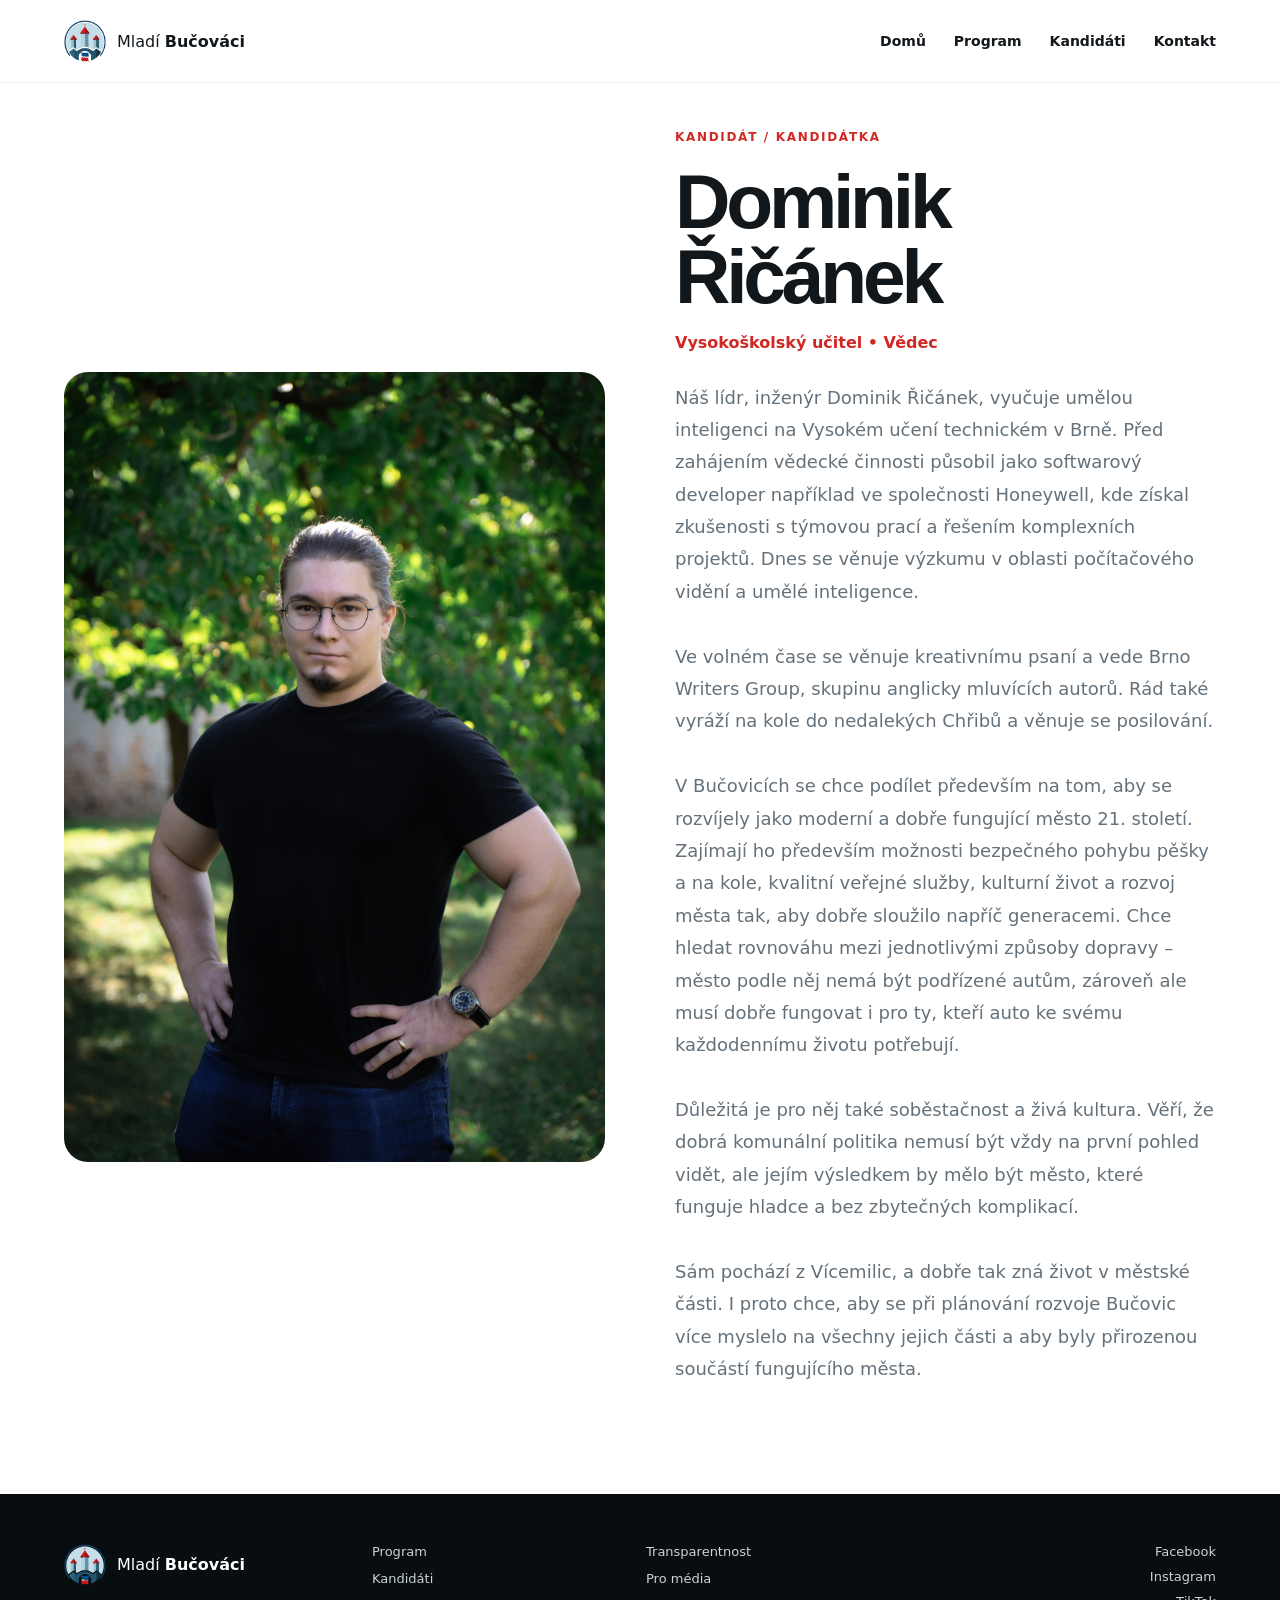
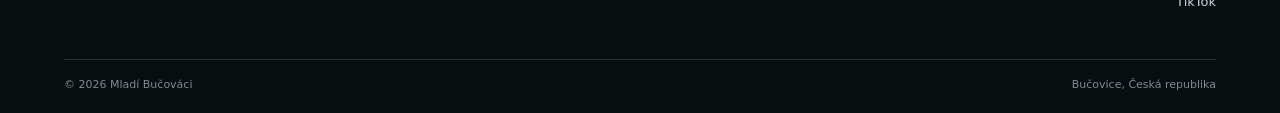
==== commit f4e6b040: "for media" ====
--- a/kandidat/index.html
+++ b/kandidat/index.html
@@ -24,15 +24,16 @@
     <div class="footer-top">
       <a class="brand footer-brand" href="#top"><img class="brand-mark" src="../assets/MB_logo.png" alt="Logo Mladých Bučováků"><span>Mladí <strong>Bučováci</strong></span></a>
       <nav class="footer-nav" aria-label="Patička">
-        <a href="program/index.html">Program</a>
-        <a href="transparency/index.html">Transparentnost</a>
+        <a href="../program/index.html">Program</a>
+        <a href="../transparency/index.html">Transparentnost</a>
         <a href="../index.html#kandidati">Kandidáti</a>
-        <a href="#cookies">Nastavení cookies</a>
+        <a href="../media/index.html">Pro média</a>
+        
       </nav>
       <div class="socials" aria-label="Sociální sítě">
         <a href="https://www.facebook.com/profile.php?id=61593550298514" aria-label="Facebook">Facebook</a>
         <a href="https://www.instagram.com/mladi_bucovaci/" aria-label="Instagram">Instagram</a>
-        <a href="#" aria-label="TikTok">TikTok</a>
+        <a href="https://www.tiktok.com/@mlad.buovci" aria-label="TikTok">TikTok</a>
       </div>
     </div>
     <div class="footer-bottom"><span>© 2026 Mladí Bučováci</span><span>Bučovice, Česká republika</span></div>
@@ -43,7 +44,7 @@
   "1": { name: "Dominik Řičánek", role: "Vysokoškolský učitel • Vědec", photo: "../assets/dominik_big.jpg", bio: "Náš lídr, inženýr Dominik Řičánek, vyučuje umělou inteligenci na Vysokém učení technickém v Brně. Před zahájením vědecké činnosti působil jako softwarový developer například ve společnosti Honeywell, kde získal zkušenosti s týmovou prací a řešením komplexních projektů. Dnes se věnuje výzkumu v oblasti počítačového vidění a umělé inteligence.<br><br>Ve volném čase se věnuje kreativnímu psaní a vede Brno Writers Group, skupinu anglicky mluvících autorů. Rád také vyráží na kole do nedalekých Chřibů a věnuje se posilování.<br><br>V Bučovicích se chce podílet především na tom, aby se rozvíjely jako moderní a dobře fungující město 21. století. Zajímají ho především možnosti bezpečného pohybu pěšky a na kole, kvalitní veřejné služby, kulturní život a rozvoj města tak, aby dobře sloužilo napříč generacemi. Chce hledat rovnováhu mezi jednotlivými způsoby dopravy – město podle něj nemá být podřízené autům, zároveň ale musí dobře fungovat i pro ty, kteří auto ke svému každodennímu životu potřebují.<br><br>Důležitá je pro něj také soběstačnost a živá kultura. Věří, že dobrá komunální politika nemusí být vždy na první pohled vidět, ale jejím výsledkem by mělo být město, které funguje hladce a bez zbytečných komplikací.<br><br>Sám pochází z Vícemilic, a dobře tak zná život v městské části. I proto chce, aby se při plánování rozvoje Bučovic více myslelo na všechny jejich části a aby byly přirozenou součástí fungujícího města." },
   "2": { name: "Ivana Oliva Koudelková", role: "Statik", photo: "../assets/ivca_big.jpg", bio: "Ivana Oliva Koudelková celý život žije v Bučovicích. Je matkou tří dětí a péči o rodinu spojuje s podnikáním v oboru stavebního inženýrství. Díky tomu se na rozvoj města dívá jak z pohledu rodiče a obyvatele, tak z pohledu člověka, který se profesně pohybuje ve stavebnictví.<br><br>V Bučovicích se chce podílet především na tom, aby město lépe pracovalo s rozvojem nových lokalit a vytvářelo vstřícnější podmínky pro mladé stavebníky. Zajímají ji také témata, která mají přímý dopad na každodenní život ve městě – od podpory drobných podnikatelů a služeb až po podobu a kvalitu veřejných prostranství.<br><br>Za důležité považuje vytvářet v Bučovicích podmínky, díky kterým bude město atraktivní nejen pro stávající obyvatele, ale i pro mladé rodiny, které zde chtějí žít a stavět. Podporovat chce proto například rozvoj drobného podnikání a služeb, jako jsou kavárny, a zároveň maximální ozelenění veřejných prostranství. Cílem je, aby se Bučovice rozvíjely jako příjemné město pro život, ve kterém je prostor jak pro rodiny, tak pro podnikání a kvalitní veřejný prostor." },
   "3": { name: "Tomáš Masař", role: "Zaměstnanec SAKO", photo: "../assets/tom_big.jpg", bio: "Tomáš Masař celý život žije v Bučovicích. Pracuje ve společnosti SAKO Brno, díky čemuž má blízko k odpadovému hospodářství. Zkušenosti má také s podnikáním a dopravou, tedy oblastmi, které mají přímý dopad na každodenní fungování města.<br><br>Dlouhodobě se zajímá o dění v Bučovicích, hospodaření města a rozhodnutí, která ovlivňují jeho další rozvoj. V zastupitelstvu chce především posílit hlas mladší generace a přispět k tomu, aby město komunikovalo se svými obyvateli otevřeněji, srozumitelněji a včas.<br><br>Jeho hlavními tématy jsou kultura a odpadové hospodářství. Chce podpořit pestřejší kulturní život v Bučovicích a zároveň přinášet praktické podněty pro efektivnější a hospodárnější nakládání s odpady. Věnovat se chce také rozvoji sportu, volnočasových aktivit a veřejných prostor tak, aby město nabízelo více možností pro aktivní život a příjemné trávení volného času." },
-  "4": { name: "Vojtěch Koudelka", role: "Stavební manažer • Urbanista", photo: "../assets/vojta_big.jpg", bio: "Vojtěch se profesně pohybuje ve stavebnictví. Je vystudovaný architekt a stavař. To první se zaměřením na urbanismus, to druhé na ekonomii. Pracuje jako stavební manažer na jednom z největších projektů ČR a věnuje se i projekci.<br><br>V Bučovicích se chce podílet především na tom, jak se město rozvíjí a jak tento rozvoj plánovat dlouhodobě a hospodárně. Zajímají ho témata územního plánování, nové výstavby, dopravní a technické infrastruktury, veřejného prostoru i spolupráce města se soukromými investory.<br><br>Jeho cíle jsou spíše dlouhodobého rázu. Ikdyž vidí, že ze strany města je snaha bydlení vytvářet, ví, že to jde dělat lépe. Ví, že lidé by chtěli začít stavět ale nemají kde. Proto chce vytvořit místni podmínky takové, aby pro lidi vznikaly nové stavební pozemky. Kromě malých stavebníků myslí i na větší investory, kteří v našem městě nemají dostatečně predikovatelná pravidla. Vidí potenciál v možném přilivu kapitálu pro obec, díky kterému bude možno realizovat projekty veřejné vybavenosti, jako například tolik žádaná sportovní hala. Aby tohle všechno mělo řád a pravidla, je k tomu skvělým poradním nástrojem stavební komise, jejíž založení je dalším z hlavních cílů kandidáta." },
+  "4": { name: "Vojtěch Koudelka", role: "Stavební manažer • Urbanista", photo: "../assets/vojta_big.jpg", bio: "Vojtěch se profesně pohybuje ve stavebnictví. Je vystudovaný architekt a stavař. To první se zaměřením na urbanismus, to druhé na ekonomii. Pracuje jako stavební manažer na jednom z největších projektů ČR a věnuje se i projekci.<br><br>V Bučovicích se chce podílet především na tom, jak se město rozvíjí a jak tento rozvoj plánovat dlouhodobě a hospodárně. Zajímají ho témata územního plánování, nové výstavby, dopravní a technické infrastruktury, veřejného prostoru i spolupráce města se soukromými investory.<br><br>Jeho cíle jsou spíše dlouhodobého rázu. Ikdyž vidí, že ze strany města je snaha bydlení vytvářet, ví, že to jde dělat lépe. Ví, že lidé by chtěli začít stavět, ale nemají kde. Proto chce vytvořit místni podmínky takové, aby pro lidi vznikaly nové stavební pozemky. Kromě malých stavebníků myslí i na větší investory, kteří v našem městě nemají dostatečně predikovatelná pravidla. Vidí potenciál v možném přilivu kapitálu pro obec, díky kterému bude možno realizovat projekty veřejné vybavenosti, jako například tolik žádaná sportovní hala. Aby tohle všechno mělo řád a pravidla, je k tomu skvělým poradním nástrojem stavební komise, jejíž založení je dalším z hlavních cílů kandidáta." },
   "5": { name: "Martin Lutišan", role: "Specialista v oblasti tool-managementu", photo: "../assets/martin_big2.png", bio: "Martin Lutišan profesně působí v oblasti tool managementu. Ve volném čase se věnuje sportu a aktivně sleduje kulturní dění. Záleží mu na tom, jak se Bučovice rozvíjejí a aby byly dobrým místem pro život pro všechny generace.<br><br>V zastupitelstvu chce využít především svůj přístup, energii a chuť podílet se na dění ve městě. Za důležitý považuje rozumný a odpovědný rozvoj Bučovic, který bude vycházet z reálných potřeb jejich obyvatel a zároveň bude myslet na budoucnost města.<br><br>Jeho cílem je přispět k tomu, aby se Bučovice posouvaly dopředu, ale zároveň si zachovaly svůj charakter a byly místem, kde se dobře žije lidem napříč generacemi." },
   "6": { name: "Marie Holíčková", role: "Studentka veteriny", photo: "../assets/marie_big.jpg", bio: "Marie Holíčková je studentkou Veterinární univerzity. Ve volném čase ráda sportuje a vyráží do přírody. Právě pohyb a čas strávený venku pro ni představují důležitý způsob odpočinku a načerpání energie. Zároveň díky tomu vnímá, jak významnou roli mají zelené plochy a možnosti aktivního trávení volného času pro zdraví a kvalitu života ve městě.<br><br>V Bučovicích se chce podílet především na tom, aby město nabízelo příjemné prostředí pro život napříč generacemi. Zajímají ji témata městské zeleně, šetrného veřejného osvětlení, sportu a možností aktivního trávení volného času. Za důležité považuje také rozvoj a modernizaci knihovny tak, aby nebyla jen místem pro půjčování knih, ale prostorem, kde se mohou lidé všech generací vzdělávat, setkávat a dále rozvíjet.<br><br>Jedním z jejích hlavních cílů je také posílit hlas mladé generace v městském zastupitelstvu. Mladí lidé podle ní mají k fungování města co říct, protože právě oni dnes řeší témata, která budou výrazně ovlivňovat jejich budoucnost – od dostupného bydlení a udržitelnosti až po možnosti aktivního života a podmínky pro zakládání rodin. Do komunální politiky chce přinést energii, nové pohledy a chuť podílet se na tom, aby se Bučovice dál rozvíjely." },
   "7": { name: "Karel Kučera", role: "Zvukař", photo: "../assets/karel_big.jpg", bio: "Karel Kučera žije v Bučovicích už od malička. Je mu 36 let a jako čerstvý otec plánuje, že zde se svou rodinou zůstane i do budoucna. Profesně působí jako zvukař ve veřejnoprávním médiu. Díky své práci se dostává do měst a obcí podobné velikosti, a má tak možnost porovnávat, jak se žije jinde a co může fungovat lépe.<br><br>V Bučovicích se chce podílet především na rozvoji kulturního života a kvalitě prostředí, ve kterém lidé žijí. Zajímají ho témata podpory koncertů, dalšího rozvoje kina nebo možnosti vytvoření kulturního centra. Důležitý je pro něj také kvalitní veřejný prostor a hledání environmentálně udržitelných řešení při dalším rozvoji města.<br><br>Svou kandidaturou chce do debaty o budoucnosti Bučovic přinést zkušenost a pohled člověka, který má možnost sledovat fungování podobně velkých měst i zvenčí. Zároveň chce motivovat své vrstevníky a mladší generaci, aby se o dění ve městě více zajímali a nebáli se do něj sami zapojit.<br><br>Jeho přístup vystihuje jednoduché heslo: Mysli globálně, jednej lokálně." },
--- a/css/styles.css
+++ b/css/styles.css
@@ -203,4 +203,185 @@
 
 .form-status.is-error {
   color: #B42318;
-}+}
+/* ---------- Pro média ---------- */
+.media-page { padding-top: 78px; }
+.media-hero {
+  min-height: 72svh;
+  display: flex;
+  align-items: center;
+  padding: 110px 5vw 90px;
+  color: var(--white);
+  background: linear-gradient(120deg,#10171B,#263D4A);
+}
+.media-hero h1 { max-width: 900px; }
+.media-hero-lead {
+  max-width: 700px;
+  margin: 30px 0 34px;
+  color: #D9E2E7;
+  font-size: clamp(17px,2vw,21px);
+  line-height: 1.6;
+}
+.media-section { padding: 110px 5vw; }
+.media-section-alt { background: var(--light-bg); }
+.media-section-intro {
+  max-width: 720px;
+  margin: 24px 0 0;
+  color: var(--muted);
+  font-size: 17px;
+  line-height: 1.7;
+}
+.media-photo-grid {
+  display: grid;
+  grid-template-columns: repeat(3, 1fr);
+  gap: 22px;
+}
+.media-photo-card {
+  overflow: hidden;
+  background: var(--white);
+  border: 1px solid var(--line);
+  border-radius: var(--radius);
+  box-shadow: 0 12px 35px rgba(25,45,60,.06);
+}
+.media-photo {
+  display: block;
+  height: 430px;
+  overflow: hidden;
+  background: #DBEAF4;
+}
+.media-photo img {
+  width: 100%;
+  height: 100%;
+  object-fit: cover;
+  transition: transform .45s ease;
+}
+.media-photo-card:hover .media-photo img { transform: scale(1.035); }
+.media-card-copy {
+  display: flex;
+  justify-content: space-between;
+  gap: 18px;
+  align-items: flex-end;
+  padding: 22px;
+}
+.media-card-copy h3 { margin-bottom: 7px; font-size: 21px; line-height: 1.05; }
+.media-card-copy p { margin: 0; color: var(--muted); font-size: 13px; line-height: 1.5; }
+.download-link {
+  flex: 0 0 auto;
+  color: var(--red);
+  font-size: 12px;
+  font-weight: 700;
+  white-space: nowrap;
+}
+.download-link:hover { color: var(--ink); }
+.media-assets-grid {
+  display: grid;
+  grid-template-columns: repeat(3, 1fr);
+  gap: 22px;
+}
+.media-asset-card {
+  display: flex;
+  flex-direction: column;
+  overflow: hidden;
+  background: var(--white);
+  border: 1px solid var(--line);
+  border-radius: var(--radius);
+}
+.media-logo-preview,
+.media-asset-preview {
+  height: 280px;
+  display: flex;
+  align-items: center;
+  justify-content: center;
+  padding: 40px;
+  background: #EEF5F8;
+}
+.media-logo-preview img { width: min(100%, 260px); max-height: 190px; object-fit: contain; }
+.media-asset-preview { padding: 0; }
+.media-asset-preview img { width: 100%; height: 100%; object-fit: cover; }
+.media-asset-copy { padding: 26px; }
+.media-asset-copy h3 { margin-bottom: 10px; font-size: 23px; }
+.media-asset-copy p { min-height: 68px; margin: 0 0 22px; color: var(--muted); line-height: 1.6; }
+.media-info-grid {
+  display: grid;
+  grid-template-columns: 1fr 1fr;
+  gap: 90px;
+  align-items: start;
+}
+.media-copy { max-width: 650px; }
+.media-copy > p { margin: 0 0 34px; color: var(--muted); font-size: 20px; line-height: 1.65; }
+.media-facts {
+  margin: 0;
+  border-top: 1px solid var(--line);
+}
+.media-facts > div {
+  display: grid;
+  grid-template-columns: 130px 1fr;
+  gap: 20px;
+  padding: 16px 0;
+  border-bottom: 1px solid var(--line);
+}
+.media-facts dt { color: var(--muted); font-size: 13px; font-weight: 700; }
+.media-facts dd { margin: 0; font-weight: 700; }
+.media-facts a { color: var(--red); }
+.media-colors {
+  display: grid;
+  grid-template-columns: repeat(3, 1fr);
+  gap: 18px;
+}
+.media-color {
+  display: flex;
+  align-items: center;
+  gap: 18px;
+  padding: 24px;
+  background: var(--white);
+  border: 1px solid var(--line);
+  border-radius: 18px;
+}
+.media-color > span {
+  width: 58px;
+  height: 58px;
+  flex: 0 0 58px;
+  border-radius: 50%;
+  box-shadow: inset 0 0 0 1px rgba(0,0,0,.04);
+}
+.media-color strong,
+.media-color small { display: block; }
+.media-color small { margin-top: 4px; color: var(--muted); }
+.media-contact {
+  padding: 100px 5vw;
+  color: var(--white);
+  background: var(--dark-bg);
+}
+.media-contact-inner {
+  display: grid;
+  grid-template-columns: 1fr 1fr;
+  gap: 90px;
+  align-items: center;
+}
+.media-contact p:not(.eyebrow) {
+  max-width: 520px;
+  margin: 0 0 26px;
+  color: #C8D2D7;
+  font-size: 18px;
+  line-height: 1.7;
+}
+
+@media (max-width: 900px) {
+  .media-photo-grid,
+  .media-assets-grid { grid-template-columns: 1fr 1fr; }
+  .media-info-grid,
+  .media-contact-inner { grid-template-columns: 1fr; gap: 45px; }
+  .media-colors { grid-template-columns: 1fr; }
+}
+@media (max-width: 600px) {
+  .media-page { padding-top: 68px; }
+  .media-hero,
+  .media-section,
+  .media-contact { padding-left: 5vw; padding-right: 5vw; }
+  .media-photo-grid,
+  .media-assets-grid { grid-template-columns: 1fr; }
+  .media-photo { height: 390px; }
+  .media-card-copy { align-items: flex-start; flex-direction: column; }
+  .media-asset-copy p { min-height: 0; }
+  .media-facts > div { grid-template-columns: 1fr; gap: 5px; }
+}
